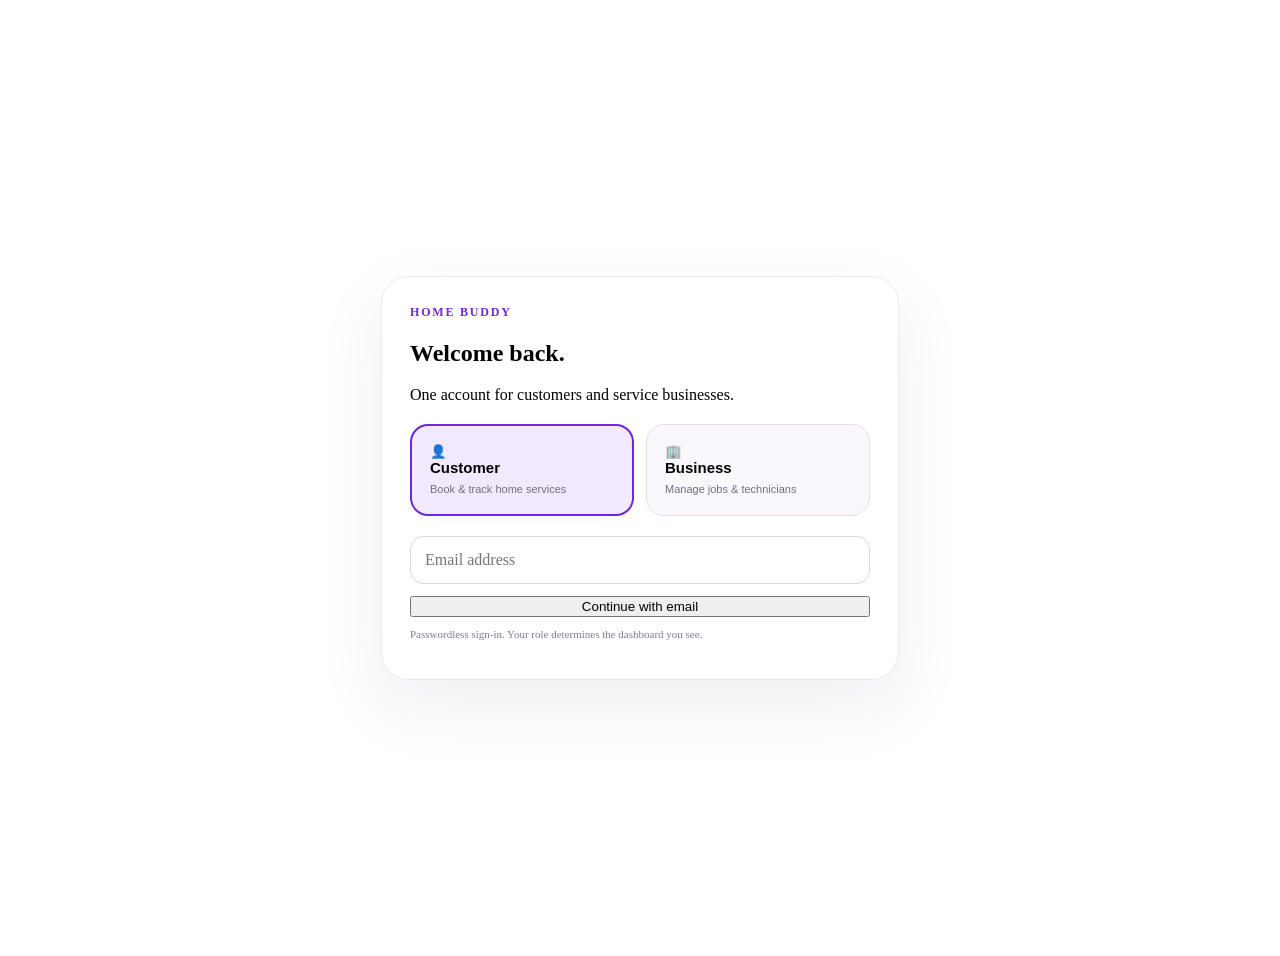
==== public/login.html @ 15c839d1 "feat: add role-aware login" ====
<!doctype html><html lang="en"><head><meta charset="utf-8"><meta name="viewport" content="width=device-width,initial-scale=1"><meta name="theme-color" content="#6d28d9"><title>Home Buddy — Sign in</title><link rel="stylesheet" href="/styles.css"><style>.login{min-height:100vh;display:grid;place-items:center;padding:20px}.login-card{width:min(100%,460px);background:#fff;border:1px solid #eee7f2;border-radius:28px;padding:28px;box-shadow:0 25px 70px #35204b14}.role-grid{display:grid;grid-template-columns:1fr 1fr;gap:12px;margin:20px 0}.role{border:1px solid #e6deee;background:#faf8fd;border-radius:18px;padding:18px;text-align:left;cursor:pointer}.role.active{border:2px solid #6d28d9;background:#f1eaff}.role b{display:block;font-size:15px;margin-bottom:5px}.role span{font-size:11px;color:#756d80}.login-form{display:grid;gap:12px}.login-form input{padding:14px;border:1px solid #ddd5e6;border-radius:13px;font:inherit}.tiny{font-size:11px;color:#837a8d}.brand-lg{font-size:12px;font-weight:900;letter-spacing:.15em;color:#6d28d9}</style></head><body><div class="login"><section class="login-card"><div class="brand-lg">HOME BUDDY</div><h1>Welcome back.</h1><p>One account for customers and service businesses.</p><div class="role-grid"><button class="role active" data-role="customer">👤<b>Customer</b><span>Book & track home services</span></button><button class="role" data-role="business">🏢<b>Business</b><span>Manage jobs & technicians</span></button></div><form class="login-form" id="loginForm"><input type="email" id="email" placeholder="Email address" required><button class="primary">Continue with email</button></form><p class="tiny">Passwordless sign-in. Your role determines the dashboard you see.</p></section></div><script>let role='customer';document.querySelectorAll('.role').forEach(b=>b.onclick=()=>{role=b.dataset.role;document.querySelectorAll('.role').forEach(x=>x.classList.remove('active'));b.classList.add('active')});document.getElementById('loginForm').onsubmit=e=>{e.preventDefault();localStorage.setItem('hb_role',role);location.href=role==='business'?'/business/':'/'};</script></body></html>
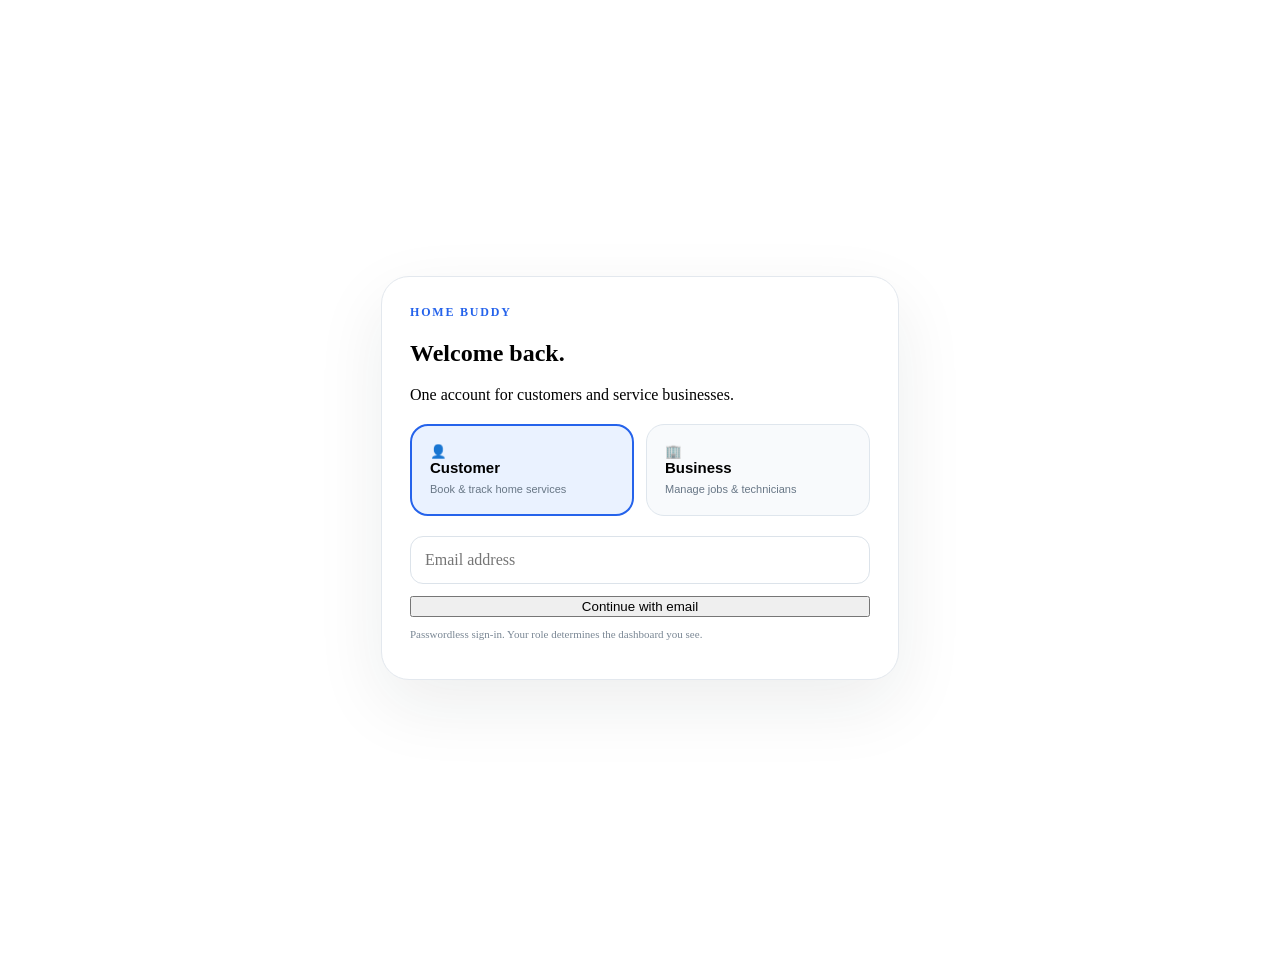
==== commit 6b2e1c18: "style: update login to blue gray palette" ====
--- a/public/login.html
+++ b/public/login.html
@@ -1 +1 @@
-<!doctype html><html lang="en"><head><meta charset="utf-8"><meta name="viewport" content="width=device-width,initial-scale=1"><meta name="theme-color" content="#6d28d9"><title>Home Buddy — Sign in</title><link rel="stylesheet" href="/styles.css"><style>.login{min-height:100vh;display:grid;place-items:center;padding:20px}.login-card{width:min(100%,460px);background:#fff;border:1px solid #eee7f2;border-radius:28px;padding:28px;box-shadow:0 25px 70px #35204b14}.role-grid{display:grid;grid-template-columns:1fr 1fr;gap:12px;margin:20px 0}.role{border:1px solid #e6deee;background:#faf8fd;border-radius:18px;padding:18px;text-align:left;cursor:pointer}.role.active{border:2px solid #6d28d9;background:#f1eaff}.role b{display:block;font-size:15px;margin-bottom:5px}.role span{font-size:11px;color:#756d80}.login-form{display:grid;gap:12px}.login-form input{padding:14px;border:1px solid #ddd5e6;border-radius:13px;font:inherit}.tiny{font-size:11px;color:#837a8d}.brand-lg{font-size:12px;font-weight:900;letter-spacing:.15em;color:#6d28d9}</style></head><body><div class="login"><section class="login-card"><div class="brand-lg">HOME BUDDY</div><h1>Welcome back.</h1><p>One account for customers and service businesses.</p><div class="role-grid"><button class="role active" data-role="customer">👤<b>Customer</b><span>Book & track home services</span></button><button class="role" data-role="business">🏢<b>Business</b><span>Manage jobs & technicians</span></button></div><form class="login-form" id="loginForm"><input type="email" id="email" placeholder="Email address" required><button class="primary">Continue with email</button></form><p class="tiny">Passwordless sign-in. Your role determines the dashboard you see.</p></section></div><script>let role='customer';document.querySelectorAll('.role').forEach(b=>b.onclick=()=>{role=b.dataset.role;document.querySelectorAll('.role').forEach(x=>x.classList.remove('active'));b.classList.add('active')});document.getElementById('loginForm').onsubmit=e=>{e.preventDefault();localStorage.setItem('hb_role',role);location.href=role==='business'?'/business/':'/'};</script></body></html>+<!doctype html><html lang="en"><head><meta charset="utf-8"><meta name="viewport" content="width=device-width,initial-scale=1"><meta name="theme-color" content="#2563eb"><title>Home Buddy — Sign in</title><link rel="stylesheet" href="/styles.css"><style>.login{min-height:100vh;display:grid;place-items:center;padding:20px}.login-card{width:min(100%,460px);background:#fff;border:1px solid #e3e8ee;border-radius:28px;padding:28px;box-shadow:0 25px 70px #17202a14}.role-grid{display:grid;grid-template-columns:1fr 1fr;gap:12px;margin:20px 0}.role{border:1px solid #dfe6ed;background:#f8fafc;border-radius:18px;padding:18px;text-align:left;cursor:pointer}.role.active{border:2px solid #2563eb;background:#eaf2ff}.role b{display:block;font-size:15px;margin-bottom:5px}.role span{font-size:11px;color:#687786}.login-form{display:grid;gap:12px}.login-form input{padding:14px;border:1px solid #dce3ea;border-radius:13px;font:inherit}.tiny{font-size:11px;color:#7a8794}.brand-lg{font-size:12px;font-weight:900;letter-spacing:.15em;color:#2563eb}</style></head><body><div class="login"><section class="login-card"><div class="brand-lg">HOME BUDDY</div><h1>Welcome back.</h1><p>One account for customers and service businesses.</p><div class="role-grid"><button class="role active" data-role="customer">👤<b>Customer</b><span>Book & track home services</span></button><button class="role" data-role="business">🏢<b>Business</b><span>Manage jobs & technicians</span></button></div><form class="login-form" id="loginForm"><input type="email" id="email" placeholder="Email address" required><button class="primary">Continue with email</button></form><p class="tiny">Passwordless sign-in. Your role determines the dashboard you see.</p></section></div><script>let role='customer';document.querySelectorAll('.role').forEach(b=>b.onclick=()=>{role=b.dataset.role;document.querySelectorAll('.role').forEach(x=>x.classList.remove('active'));b.classList.add('active')});document.getElementById('loginForm').onsubmit=e=>{e.preventDefault();localStorage.setItem('hb_role',role);location.href=role==='business'?'/business/':'/'};</script></body></html>
